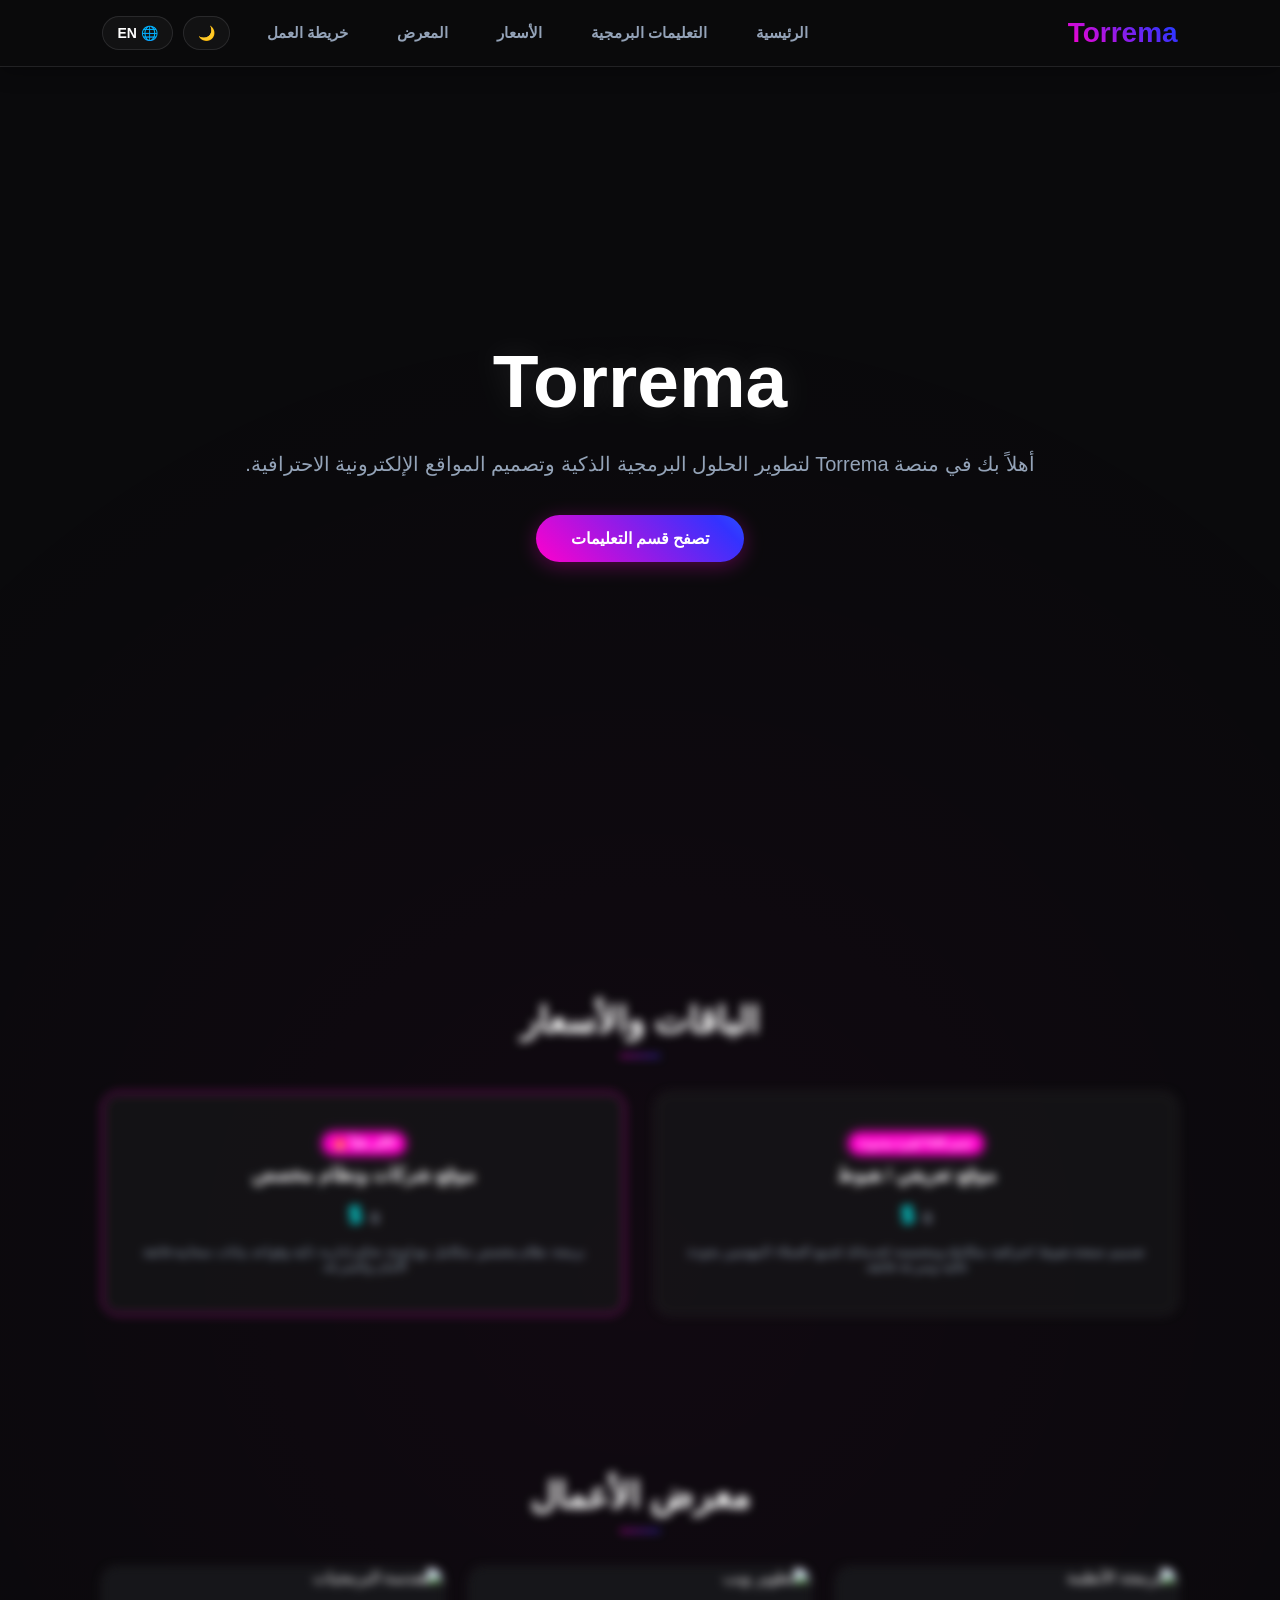
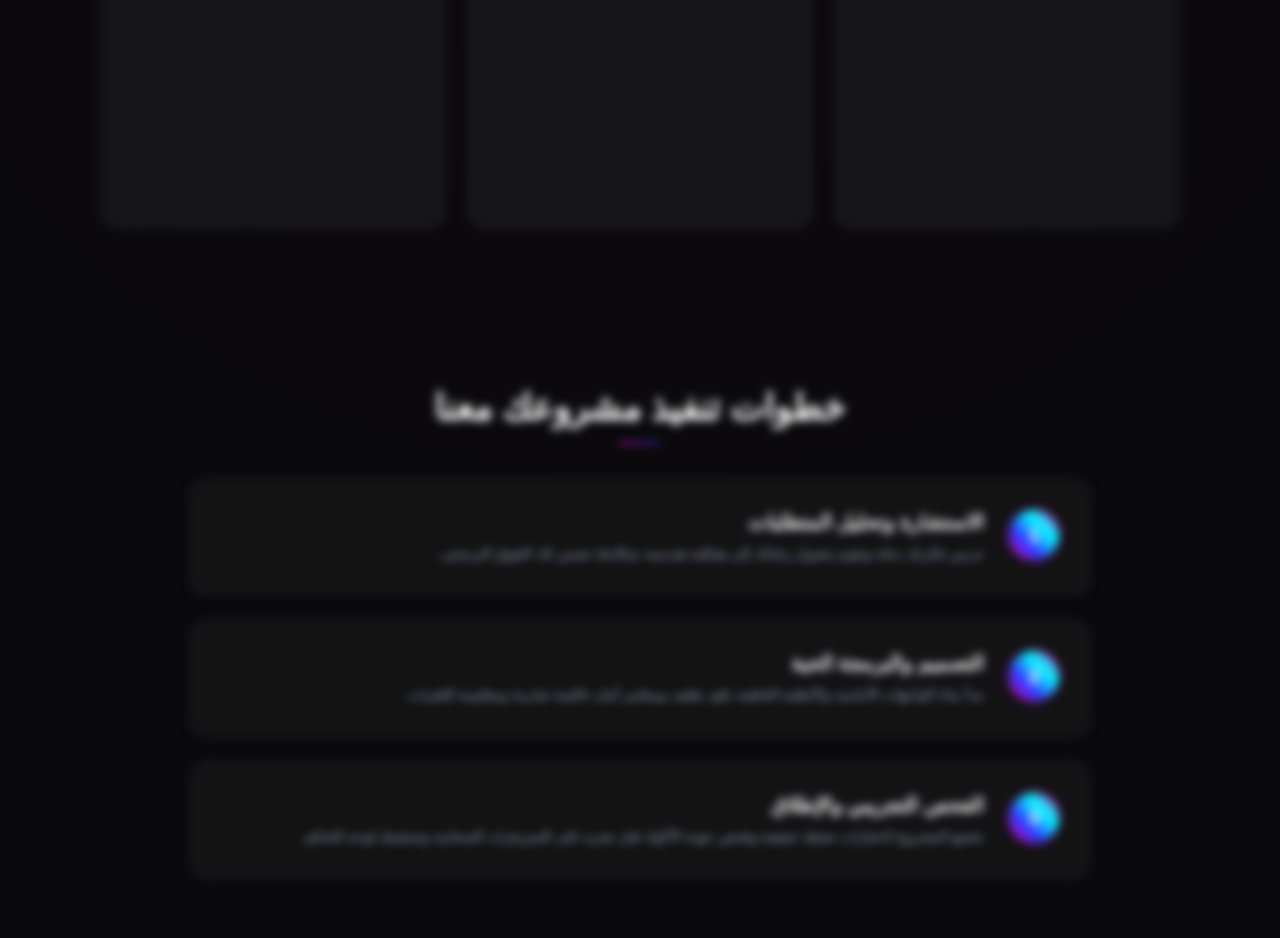
==== index.html @ b3dffaf8 "Create index.html" ====
<!DOCTYPE html>
<html lang="ar" dir="rtl">
<head>
    <meta charset="UTF-8">
    <meta name="viewport" content="width=device-width, initial-scale=1.0">
    <title>Torrema | لتطوير البرمجيات</title>
    <link rel="stylesheet" href="https://cdnjs.cloudflare.com/ajax/libs/animate.css/4.1.1/animate.min.css"/>
    <style>
        :root {
            --primary-gradient: linear-gradient(45deg, #ff00cc, #3333ff, #00ffff, #ff00cc);
            --neon-glow: 0 0 10px #ff00cc, 0 0 20px #00ffff, 0 0 30px #3333ff;
            --bg-dark: #0a0a0c;
            --card-bg: rgba(25, 25, 28, 0.6);
            --border-color: rgba(255, 255, 255, 0.1);
            --white: #ffffff;
            --text-main: #ffffff;
            --secondary: #94a3b8;
            --nav-bg: rgba(10, 10, 12, 0.8);
            --price-color: #00ffff;
            --blur-amount: 0px;
            --green: #00ff88;
        }

        [data-theme="light"] {
            --bg-dark: #f8fafc;
            --card-bg: rgba(255, 255, 255, 0.9);
            --border-color: rgba(0, 0, 0, 0.08);
            --white: #0f172a;
            --text-main: #0f172a;
            --secondary: #475569;
            --nav-bg: rgba(248, 250, 252, 0.85);
            --price-color: #3333ff;
            --neon-glow: 0 0 8px rgba(255, 0, 204, 0.4), 0 0 15px rgba(51, 51, 255, 0.3);
        }

        * {
            margin: 0; padding: 0; box-sizing: border-box;
            font-family: 'Segoe UI', Tahoma, Geneva, Verdana, sans-serif;
        }

        html { scroll-behavior: smooth; }
        body { 
            background: var(--bg-dark); color: var(--text-main); overflow-x: hidden;
            filter: blur(var(--blur-amount)); transition: filter 0.4s ease, background 0.5s ease, color 0.5s ease;
        }
        body::before {
            content: ""; position: fixed; top: 0; left: 0; width: 100%; height: 100%;
            background: radial-gradient(circle at 50% 50%, rgba(255, 0, 204, 0.03), transparent 70%); z-index: -1;
        }

        /* شاشة اللودنج */
        #loading-screen {
            position: fixed; top: 0; left: 0; width: 100%; height: 100%;
            background: #050507; z-index: 9999; display: flex; flex-direction: column;
            justify-content: center; align-items: center; transition: opacity 0.4s ease;
        }
        .progress-bar-container {
            width: 200px; height: 3px; background: rgba(255, 255, 255, 0.05);
            border-radius: 10px; overflow: hidden; position: relative; margin-top: 20px;
        }
        .progress-line {
            width: 100%; height: 100%; background: var(--primary-gradient);
            background-size: 300%; position: absolute; left: -100%;
            animation: loadAdvance 1.2s cubic-bezier(0.65, 0.05, 0.36, 1) infinite;
        }
        #loading-screen h2 {
            font-size: 42px; font-weight: 900; background: var(--primary-gradient); background-size: 300%;
            -webkit-background-clip: text; -webkit-text-fill-color: transparent;
            animation: logoPulse 1.5s infinite ease-in-out, gradientShift 5s infinite linear; letter-spacing: 2px;
        }

        /* قائمة التنقل (Nav) */
        nav {
            position: fixed; top: 0; left: 0; width: 100%; display: flex; justify-content: space-between; align-items: center;
            padding: 15px 8%; background: var(--nav-bg); backdrop-filter: blur(12px); -webkit-backdrop-filter: blur(12px);
            border-bottom: 1px solid var(--border-color); z-index: 1000; box-shadow: 0 4px 20px rgba(0, 0, 0, 0.3);
        }
        nav h1 {
            font-size: 28px; font-weight: 800; background: var(--primary-gradient); background-size: 300%;
            -webkit-background-clip: text; -webkit-text-fill-color: transparent; animation: gradientShift 5s infinite linear; cursor: pointer;
        }
        .nav-right { display: flex; align-items: center; gap: 20px; }
        .nav-links { display: flex; gap: 15px; align-items: center; }
        nav a { 
            color: var(--secondary); text-decoration: none; font-size: 15px; font-weight: 600; 
            position: relative; padding: 8px 16px; border-radius: 30px; border: 1px solid transparent;
            transition: all 0.4s cubic-bezier(0.25, 1, 0.5, 1); 
        }
        nav a:hover { 
            color: #ffffff; background: rgba(255, 0, 204, 0.03); border-color: rgba(0, 255, 255, 0.3);
            text-shadow: 0 0 8px #ff00cc, 0 0 15px #00ffff; box-shadow: var(--neon-glow), inset 0 0 8px rgba(255, 0, 204, 0.2);
            transform: translateY(-2px);
        }

        .menu-toggle { display: none; flex-direction: column; gap: 5px; background: none; border: none; cursor: pointer; }
        .menu-toggle span { width: 25px; height: 3px; background: var(--text-main); border-radius: 2px; transition: 0.3s; }
        .controls-btn { display: flex; gap: 10px; align-items: center; }
        .btn-toggle {
            background: var(--card-bg); border: 1px solid var(--border-color); color: var(--text-main);
            padding: 8px 14px; border-radius: 30px; cursor: pointer; font-size: 14px; font-weight: 600;
            display: flex; align-items: center; gap: 5px; transition: transform 0.2s, border-color 0.3s, box-shadow 0.3s;
        }
        .btn-toggle:hover { border-color: #ff00cc; transform: scale(1.05); box-shadow: 0 0 10px rgba(255,0,204,0.3); }

        /* واجهة الهيرو */
        .hero { height: 100vh; display: flex; justify-content: center; align-items: center; text-align: center; padding: 0 20px; }
        .hero-content { max-width: 800px; }
        .hero h1 { font-size: clamp(40px, 8vw, 75px); font-weight: 800; color: var(--white); text-shadow: 0 0 30px rgba(255, 255, 255, 0.1); margin-bottom: 20px; display: inline-block; min-height: 1.2em; }
        .hero p { color: var(--secondary); font-size: clamp(16px, 3vw, 20px); margin-bottom: 35px; line-height: 1.6; }
        .btn-cyber {
            padding: 14px 35px; background: var(--primary-gradient); background-size: 300%; border: none; border-radius: 50px;
            color: #ffffff; font-size: 16px; font-weight: 700; cursor: pointer; text-decoration: none;
            box-shadow: 0 4px 20px rgba(255, 0, 204, 0.3); animation: neonPulse 2s infinite, gradientShift 5s infinite linear;
        }

        section { padding: 100px 8% 60px; opacity: 0; transform: translateY(50px); filter: blur(5px); transition: opacity 0.9s cubic-bezier(0.25, 1, 0.5, 1), transform 0.9s cubic-bezier(0.25, 1, 0.5, 1), filter 0.9s ease; }
        section.in-view { opacity: 1; transform: translateY(0); filter: blur(0px); }
        section h2 { font-size: 36px; text-align: center; margin-bottom: 50px; position: relative; color: var(--white); }
        section h2::after { content: ''; position: absolute; bottom: -15px; left: 50%; transform: translateX(-50%); width: 40px; height: 2px; background: var(--primary-gradient); background-size: 300%; animation: gradientShift 5s infinite linear; }

        /* الباقات والأسعار */
        .grid-container { display: grid; grid-template-columns: repeat(auto-fit, minmax(280px, 1fr)); gap: 30px; margin-top: 20px; }
        .card { background: var(--card-bg); border: 1px solid var(--border-color); padding: 40px 30px; border-radius: 16px; backdrop-filter: blur(6px); -webkit-backdrop-filter: blur(6px); text-align: center; transition: transform 0.4s cubic-bezier(0.25, 1, 0.5, 1), border-color 0.3s, box-shadow 0.3s; }
        .card:hover { transform: translateY(-8px) scale(1.02); border-color: rgba(255, 0, 204, 0.5); box-shadow: var(--neon-glow); }
        .price-tag-old { text-decoration: line-through; color: var(--secondary); font-size: 14px; margin-left: 5px; }
        .price-tag-new { color: var(--price-color); font-size: 24px; font-weight: 800; }
        .offer-badge { background: #ff00cc; color: white; padding: 4px 10px; font-size: 11px; border-radius: 20px; font-weight: bold; display: inline-block; margin-bottom: 10px; box-shadow: 0 0 8px #ff00cc; }

        /* معرض الأعمال */
        .gallery-grid { display: grid; grid-template-columns: repeat(auto-fit, minmax(300px, 1fr)); gap: 25px; }
        .gallery-item { height: 260px; border: 1px solid var(--border-color); border-radius: 15px; position: relative; overflow: hidden; cursor: pointer; background: #16161a; }
        .gallery-item img { width: 100%; height: 100%; object-fit: cover; transition: transform 0.6s cubic-bezier(0.25, 1, 0.5, 1); }
        .gallery-item:hover img { transform: scale(1.08); }
        .gallery-overlay { position: absolute; top: 0; left: 0; width: 100%; height: 100%; background: linear-gradient(to top, rgba(10, 10, 12, 0.95) 20%, rgba(10, 10, 12, 0.2)); display: flex; flex-direction: column; justify-content: flex-end; padding: 25px; opacity: 0; transition: opacity 0.4s ease; backdrop-filter: blur(3px); }
        .gallery-item:hover .gallery-overlay { opacity: 1; }

        /* قسم خريطة الطريق البديل والمفيد للزبون */
        .roadmap-container { display: flex; flex-direction: column; gap: 25px; max-width: 900px; margin: 0 auto; }
        .roadmap-step { display: flex; align-items: flex-start; gap: 25px; background: var(--card-bg); border: 1px solid var(--border-color); padding: 30px; border-radius: 16px; backdrop-filter: blur(6px); transition: 0.3s; }
        .roadmap-step:hover { border-color: var(--cyan); box-shadow: 0 0 15px rgba(0, 255, 255, 0.15); transform: translateX(-5px); }
        .step-badge { background: var(--primary-gradient); color: #fff; font-size: 20px; font-weight: 900; width: 50px; height: 50px; display: flex; justify-content: center; align-items: center; border-radius: 50%; flex-shrink: 0; box-shadow: 0 0 10px rgba(255,0,204,0.4); }
        .step-text h3 { font-size: 20px; color: var(--white); margin-bottom: 8px; }
        .step-text p { font-size: 14px; color: var(--secondary); line-height: 1.6; }

        #topBtn { position: fixed; bottom: 30px; left: 30px; width: 50px; height: 50px; background: var(--primary-gradient); background-size: 300%; border: none; border-radius: 50%; color: #ffffff; font-size: 22px; font-weight: bold; cursor: pointer; display: none; justify-content: center; align-items: center; z-index: 99; animation: gradientShift 5s infinite linear; box-shadow: 0 0 15px #ff00cc; }

        @keyframes loadAdvance { 0% { left: -100%; width: 30%; } 50% { left: 20%; width: 60%; } 100% { left: 100%; width: 100%; } }
        @keyframes logoPulse { 0%, 100% { transform: scale(1); filter: drop-shadow(0 0 10px rgba(255,0,204,0.3)); } 50% { transform: scale(1.03); filter: drop-shadow(0 0 25px rgba(0,255,255,0.6)); } }
        @keyframes gradientShift { 0% { background-position: 0% 50%; } 50% { background-position: 100% 50%; } 100% { background-position: 0% 50%; } }
        @keyframes neonPulse { 0% { box-shadow: 0 4px 20px rgba(255, 0, 204, 0.3); } 50% { box-shadow: 0 4px 30px rgba(0, 255, 255, 0.6), 0 0 10px rgba(255, 0, 204, 0.4); } 100% { box-shadow: 0 4px 20px rgba(255, 0, 204, 0.3); } }

        @media (max-width: 768px) {
            nav { padding: 15px 5%; }
            .menu-toggle { display: flex; }
            .nav-links {
                display: none; flex-direction: column; position: absolute; top: 100%; left: 0; width: 100%;
                background: var(--bg-dark); border-bottom: 1px solid var(--border-color); padding: 20px; gap: 15px; text-align: center;
                box-shadow: 0 10px 20px rgba(0,0,0,0.5);
            }
            .nav-links.active { display: flex; }
            .nav-right { gap: 10px; }
            .roadmap-step { flex-direction: column; gap: 15px; }
        }
    </style>
</head>
<body>

<div id="loading-screen">
    <h2>Torrema</h2>
    <div class="progress-bar-container"><div class="progress-line"></div></div>
</div>

<nav>
    <h1 id="nav-logo" onclick="scrollTopPage()">Torrema</h1>
    <div class="nav-right">
        <button class="menu-toggle" id="menu-btn" onclick="toggleMenu()" aria-label="Toggle Menu">
            <span></span><span></span><span></span>
        </button>
        <div class="nav-links" id="nav-links">
            <a href="#home" id="lnk-home" class="internal-link">الرئيسية</a>
            <a href="instructions.html" id="lnk-services" class="external-link">التعليمات البرمجية</a>
            <a href="#pricing" id="lnk-pricing" class="internal-link">الأسعار</a>
            <a href="#gallery" id="lnk-gallery" class="internal-link">المعرض</a>
            <a href="#roadmap" id="lnk-roadmap" class="internal-link">خريطة العمل</a>
        </div>
        <div class="controls-btn">
            <button class="btn-toggle" id="theme-btn" onclick="toggleTheme()">🌙 داكن</button>
            <button class="btn-toggle" id="lang-btn" onclick="toggleLang()">🌐 EN</button>
        </div>
    </div>
</nav>

<section class="hero" id="home">
    <div class="hero-content">
        <h1 id="title">Torrema</h1>
        <p id="hero-p">أهلاً بك في منصة Torrema لتطوير الحلول البرمجية الذكية وتصميم المواقع الإلكترونية الاحترافية.</p>
        <a href="instructions.html" class="btn-cyber external-link" id="hero-btn" style="text-decoration:none; display:inline-block;">تصفح قسم التعليمات</a>
    </div>
</section>

<section id="pricing">
    <h2 id="sec-price-title">الباقات والأسعار</h2>
    <div class="grid-container">
        <div class="card">
            <span class="offer-badge" id="badge-discount">خصم % لفترة محدودة</span>
            <h3 id="p1-title">موقع تعريفي / هبوط</h3>
            <div style="margin: 15px 0;">
                <span class="price-tag-old">$</span>
                <span class="price-tag-new">$</span>
            </div>
            <p style="font-size:13px; color:var(--secondary);" id="p1-desc">تصميم صفحة هبوط احترافية متكاملة ومخصصة لخدماتك لجمع العملاء المهتمين بجودة عالية وسرعة فائقة.</p>
        </div>
        <div class="card" style="border-color: #ff00cc;">
            <span class="offer-badge" id="badge-best">الأكثر طلباً 🔥</span>
            <h3 id="p2-title">موقع شركات ونظام مخصص</h3>
            <div style="margin: 15px 0;">
                <span class="price-tag-old">$</span>
                <span class="price-tag-new">$</span>
            </div>
            <p style="font-size:13px; color:var(--secondary);" id="p2-desc">برمجة نظام مخصص متكامل مع لوحة تحكم إدارية ذكية وقواعد بيانات سحابية فائقة الأمان والسرعة.</p>
        </div>
    </div>
</section>

<section id="gallery">
    <h2 id="sec-gallery-title">معرض الأعمال</h2>
    <div class="gallery-grid">
        <div class="gallery-item">
            <img src="https://images.unsplash.com/photo-1542831371-29b0f74f9713?w=600&auto=format&fit=crop&q=80" alt="برمجة الأنظمة">
            <div class="gallery-overlay">
                <h3 id="gal1-title">تطوير الهياكل البرمجية</h3>
                <p id="gal1-desc">بناء أنظمة خلفية وقواعد بيانات سريعة البنية وقابلة للتوسع المستقبلي.</p>
            </div>
        </div>
        <div class="gallery-item">
            <img src="https://images.unsplash.com/photo-1607799279861-4dd421887fb3?w=600&auto=format&fit=crop&q=80" alt="تطوير ويب">
            <div class="gallery-overlay">
                <h3 id="gal2-title">بناء لوحات التحكم الذكية</h3>
                <p id="gal2-desc">لوحات إدارية مرنة ومفصلة لقراءة وتحليل البيانات الحية للمشاريع.</p>
            </div>
        </div>
        <div class="gallery-item">
            <img src="https://images.unsplash.com/photo-1555066931-4365d14bab8c?w=600&auto=format&fit=crop&q=80" alt="هندسة البرمجيات">
            <div class="gallery-overlay">
                <h3 id="gal3-title">تنفيذ الأنظمة السحابية</h3>
                <p id="gal3-desc">هندسة سيرفرات سحابية قادرة على تحمل الضغط العالي والزوار المتزامنين.</p>
            </div>
        </div>
    </div>
</section>

<!-- القسم الجديد المستبدل بالفائدة لزيادة أرباح وثقة الزبائن -->
<section id="roadmap">
    <h2 id="sec-roadmap-title">خطوات تنفيذ مشروعك معنا</h2>
    <div class="roadmap-container">
        <div class="roadmap-step">
            <div class="step-badge">1</div>
            <div class="step-text">
                <h3 id="step1-title">الاستشارة وتحليل المتطلبات</h3>
                <p id="step1-desc">ندرس فكرتك بدقة ونقوم بتحويل رغباتك إلى هيكلية هندسية متكاملة تضمن لك التفوق البرمجي.</p>
            </div>
        </div>
        <div class="roadmap-step">
            <div class="step-badge">2</div>
            <div class="step-text">
                <h3 id="step2-title">التصميم والبرمجة الحية</h3>
                <p id="step2-desc">نبدأ ببناء الواجهات الأمامية والأنظمة الخلفية بكود نظيف ومعايير أمان عالمية صارمة ومقاومة للثغرات.</p>
            </div>
        </div>
        <div class="roadmap-step">
            <div class="step-badge">3</div>
            <div class="step-text">
                <h3 id="step3-title">الفحص التجريبي والإطلاق</h3>
                <p id="step3-desc">نخضع المشروع لاختبارات ضغط حقيقية وفحص جودة الأكواد قبل نشره على السيرفرات السحابية وتسليمك لوحة التحكم.</p>
            </div>
        </div>
    </div>
</section>

<button id="topBtn" onclick="scrollTopPage()">↑</button>

<script>
    const loaderScreen = document.getElementById("loading-screen");
    const navLinks = document.getElementById("nav-links");

    function showLoader(duration, callback) {
        loaderScreen.style.display = "flex"; loaderScreen.style.opacity = "1";
        setTimeout(() => {
            if(callback) callback();
            loaderScreen.style.opacity = "0";
            setTimeout(() => { loaderScreen.style.display = "none"; }, 400);
        }, duration);
    }

    window.addEventListener("DOMContentLoaded", () => { showLoader(800); });
    document.querySelectorAll(".internal-link").forEach(link => { link.addEventListener("click", () => { navLinks.classList.remove("active"); }); });
    document.querySelectorAll(".external-link").forEach(link => {
        link.addEventListener("click", (e) => {
            e.preventDefault(); const dest = link.getAttribute("href");
            showLoader(500, () => { window.location.href = dest; });
        });
    });

    function toggleMenu() { navLinks.classList.toggle("active"); }

    const sections = document.querySelectorAll('section');
    const observer = new IntersectionObserver((entries) => {
        entries.forEach(entry => {
            if (entry.isIntersecting) entry.target.classList.add('in-view');
            else entry.target.classList.remove('in-view');
        });
    }, { threshold: 0.1 });
    sections.forEach(section => { observer.observe(section); });

    function scrollTopPage(){ window.scrollTo({top:0, behavior:"smooth"}); }
    window.onscroll = function(){
        let btn = document.getElementById("topBtn");
        if(document.documentElement.scrollTop > 400) btn.style.display = "flex"; else btn.style.display = "none";
    };

    let currentTheme = localStorage.getItem("theme") || "dark";
    let currentLang = localStorage.getItem("lang") || "ar";
    document.documentElement.setAttribute("data-theme", currentTheme);
    applyThemeUI(currentTheme);

    function applyThemeUI(theme) { document.getElementById("theme-btn").innerHTML = theme === "light" ? "☀️ " : "🌙 "; }
    function toggleTheme() {
        document.body.style.setProperty('--blur-amount', '12px');
        setTimeout(() => {
            currentTheme = currentTheme === "dark" ? "light" : "dark";
            document.documentElement.setAttribute("data-theme", currentTheme);
            localStorage.setItem("theme", currentTheme);
            applyThemeUI(currentTheme);
            setTimeout(() => { document.body.style.setProperty('--blur-amount', '0px'); }, 150);
        }, 200);
    }

    const languages = {
        ar: {
            dir: "rtl", home: "الرئيسية", services: "التعليمات البرمجية", pricing: "الأسعار", gallery: "المعرض", roadmap: "خريطة العمل",
            heroP: "أهلاً بك في منصة Torrema لتطوير الحلول البرمجية الذكية وتصميم المواقع الإلكترونية الاحترافية.",
            heroBtn: "تصفح قسم التعليمات", pTitle: "الباقات والأسعار", gTitle: "معرض الأعمال", rTitle: "خطوات تنفيذ مشروعك معنا",
            p1T: "موقع تعريفي / هبوط", p1D: "تصميم صفحة هبوط احترافية متكاملة ومخصصة لخدماتك لجمع العملاء المهتمين بجودة عالية وسرعة فائقة.",
            p2T: "موقع شركات ونظام مخصص", p2D: "برمجة نظام مخصص متكامل مع لوحة تحكم إدارية ذكية وقواعد بيانات سحابية فائقة الأمان والسرعة.",
            bdg1: "خصم 40% لفترة محدودة", bdg2: "الأكثر طلباً 🔥",
            gal1: "تطوير الهياكل البرمجية", gal1D: "بناء أنظمة خلفية وقواعد بيانات سريعة البنية وقابلة للتوسع المستقبلي.",
            gal2: "بناء لوحات التحكم الذكية", gal2D: "لوحات إدارية مرنة ومفصلة لقراءة وتحليل البيانات الحية للمشاريع.",
            gal3: "تنفيذ الأنظمة السحابية", gal3D: "هندسة سيرفرات سحابية قادرة على تحمل الضغط العالي والزوار المتزامنين.",
            s1T: "الاستشارة وتحليل المتطلبات", s1D: "ندرس فكرتك بدقة ونقوم بتحويل رغباتك إلى هيكلية هندسية متكاملة تضمن لك التفوق البرمجي.",
            s2T: "التصميم والبرمجة الحية", s2D: "نبدأ ببناء الواجهات الأمامية والأنظمة الخلفية بكود نظيف ومعايير أمان عالمية صارمة ومقاومة للثغرات.",
            s3T: "الفحص التجريبي والإطلاق", s3D: "نخضع المشروع لاختبارات ضغط حقيقية وفحص جودة الأكواد قبل نشره على السيرفرات السحابية وتسليمك لوحة التحكم."
        },
        en: {
            dir: "ltr", home: "Home", services: "Instructions", pricing: "Pricing", gallery: "Gallery", roadmap: "Roadmap",
            heroP: "Welcome to Torrema platform for developing smart software solutions and modern web design.",
            heroBtn: "Browse Instructions", pTitle: "Our Rates & Offers", gTitle: "Our Gallery", rTitle: "Your Project Journey With Us",
            p1T: "Landing Page Package", p1D: "Bespoke high-performance landing page layout assembled perfectly for rapid customer capture and extreme speed.",
            p2T: "Enterprise Bespoke Software", p2D: "Comprehensive custom system crafted alongside interactive admin panels and ultra-fast secure cloud servers.",
            bdg1: "40% Off Limited Time Offer", bdg2: "Most Popular 🔥",
            gal1: "Backend Architectures", gal1D: "Building fast backend systems and scalable structural data environments.",
            gal2: "Smart Dashboards Dev", gal2D: "Developing crisp, insightful dashboard modules for tracking live parameters easily.",
            gal3: "Cloud Systems Deployment", gal3D: "Engineering balanced cloud node configurations to resist heavy concurrent spikes seamlessly.",
            s1T: "Consultation & Blueprinting", s1D: "We carefully study your targets to forge an optimized technical structure ensuring definitive competitive edges.",
            s2T: "Secure Clean Coding", s2D: "Assembling beautiful frontends linked with ironclad backend databases compliant with global vulnerability resistance guidelines.",
            s3T: "Stress Testing & Launch", s3D: "Subjecting endpoints to simulation testing before secure staging on swift cloud containers and safe deployment."
        }
    };

    function applyLanguage(lang) {
        const data = languages[lang]; document.documentElement.setAttribute("dir", data.dir); document.documentElement.setAttribute("lang", lang);
        document.getElementById("lnk-home").innerText = data.home; document.getElementById("lnk-services").innerText = data.services;
        document.getElementById("lnk-pricing").innerText = data.pricing; document.getElementById("lnk-gallery").innerText = data.gallery;
        document.getElementById("lnk-roadmap").innerText = data.roadmap; document.getElementById("hero-p").innerText = data.heroP;
        document.getElementById("hero-btn").innerText = data.heroBtn; document.getElementById("sec-price-title").innerText = data.pTitle;
        document.getElementById("sec-gallery-title").innerText = data.gTitle; document.getElementById("sec-roadmap-title").innerText = data.rTitle;
        document.getElementById("p1-title").innerText = data.p1T; document.getElementById("p1-desc").innerText = data.p1D;
        document.getElementById("p2-title").innerText = data.p2T; document.getElementById("p2-desc").innerText = data.p2D;
        document.getElementById("badge-discount").innerText = data.bdg1; document.getElementById("badge-best").innerText = data.bdg2;
        document.getElementById("gal1-title").innerText = data.gal1; document.getElementById("gal1-desc").innerText = data.gal1D;
        document.getElementById("gal2-title").innerText = data.gal2; document.getElementById("gal2-desc").innerText = data.gal2D;
        document.getElementById("gal3-title").innerText = data.gal3; document.getElementById("gal3-desc").innerText = data.gal3D;
        document.getElementById("step1-title").innerText = data.s1T; document.getElementById("step1-desc").innerText = data.s1D;
        document.getElementById("step2-title").innerText = data.s2T; document.getElementById("step2-desc").innerText = data.s2D;
        document.getElementById("step3-title").innerText = data.s3T; document.getElementById("step3-desc").innerText = data.s3D;
        document.getElementById("lang-btn").innerText = lang === "ar" ? "🌐 EN" : "🌐 AR";
    }

    function toggleLang() { currentLang = currentLang === "ar" ? "en" : "ar"; localStorage.setItem("lang", currentLang); showLoader(600, () => { applyLanguage(currentLang); }); }

    let text = "Torrema", i = 0, titleElement = document.getElementById("title"); titleElement.innerHTML = "";
    function typing(){
        if(i < text.length){ titleElement.innerHTML = text.substring(0, i + 1) + '<span style="color:#ff00cc; animation: blink 0.7s infinite;">|</span>'; i++; setTimeout(typing, 200); }
        else { titleElement.innerHTML = text; }
    }
    const style = document.createElement('style'); style.innerHTML = '@keyframes blink { 0%, 100% { opacity: 1; } 50% { opacity: 0; } }'; document.head.appendChild(style);

    window.onload = function() { applyLanguage(currentLang); typing(); };
</script><!--Start of Tawk.to Script-->
<script type="text/javascript">
var Tawk_API=Tawk_API||{}, Tawk_LoadStart=new Date();
(function(){
var s1=document.createElement("script"),s0=document.getElementsByTagName("script")[0];
s1.async=true;
s1.src='https://embed.tawk.to/6a15fe719bfae41c32321ce1/1jpiujr9h';
s1.charset='UTF-8';
s1.setAttribute('crossorigin','*');
s0.parentNode.insertBefore(s1,s0);
})();
</script>
<!--End of Tawk.to Script-->
</body>
</html>
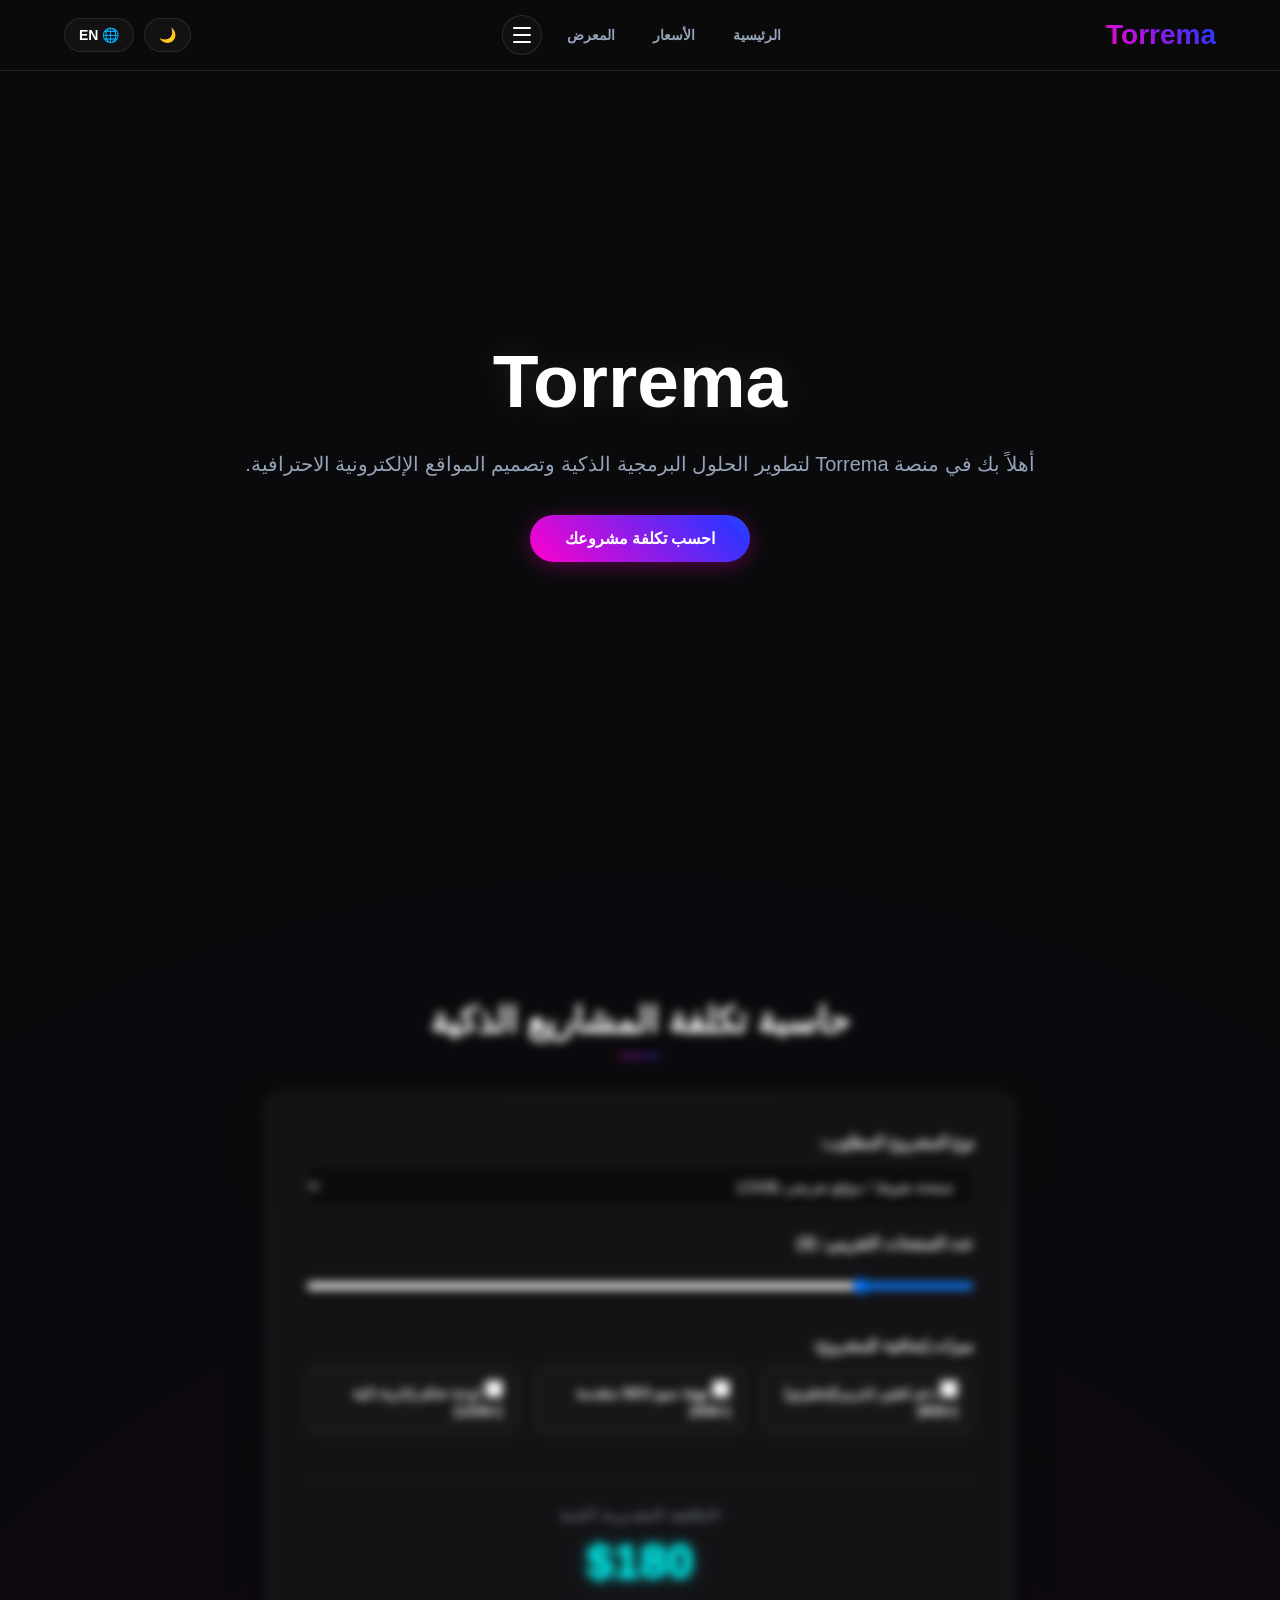
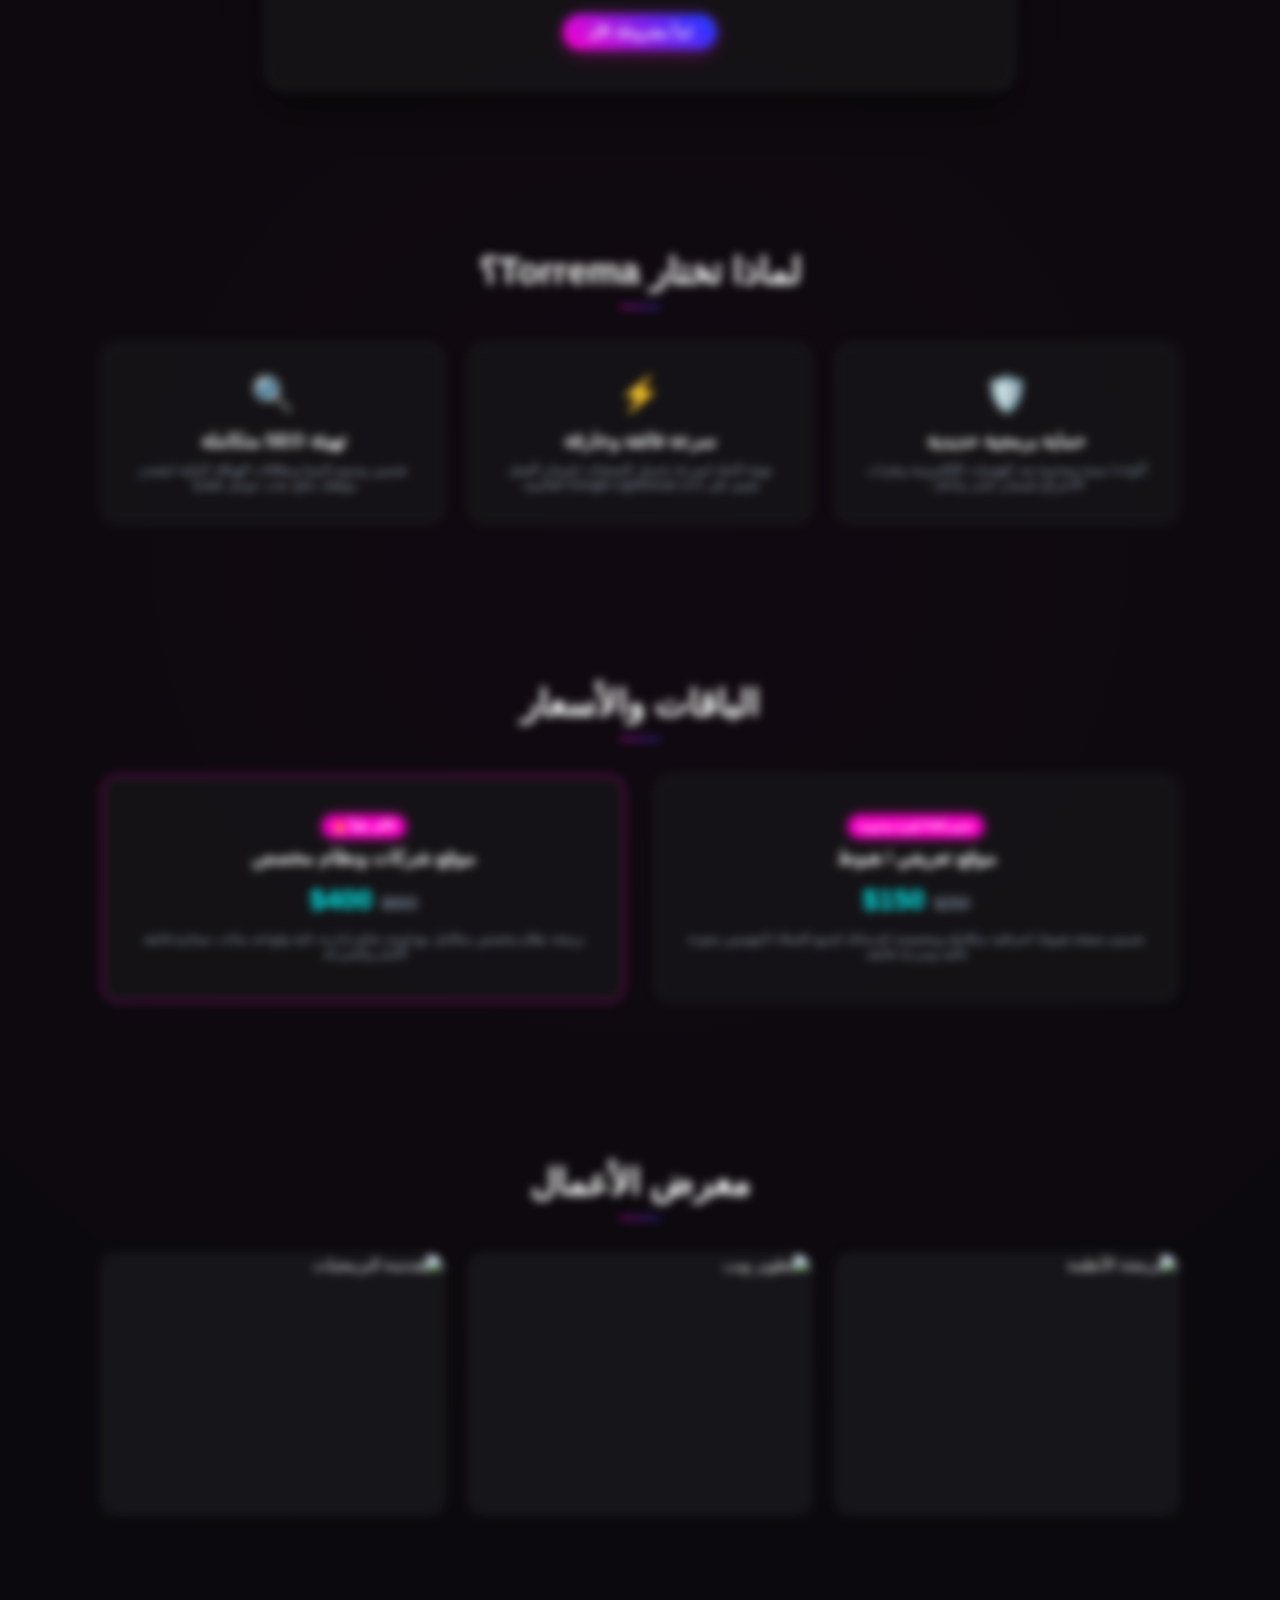
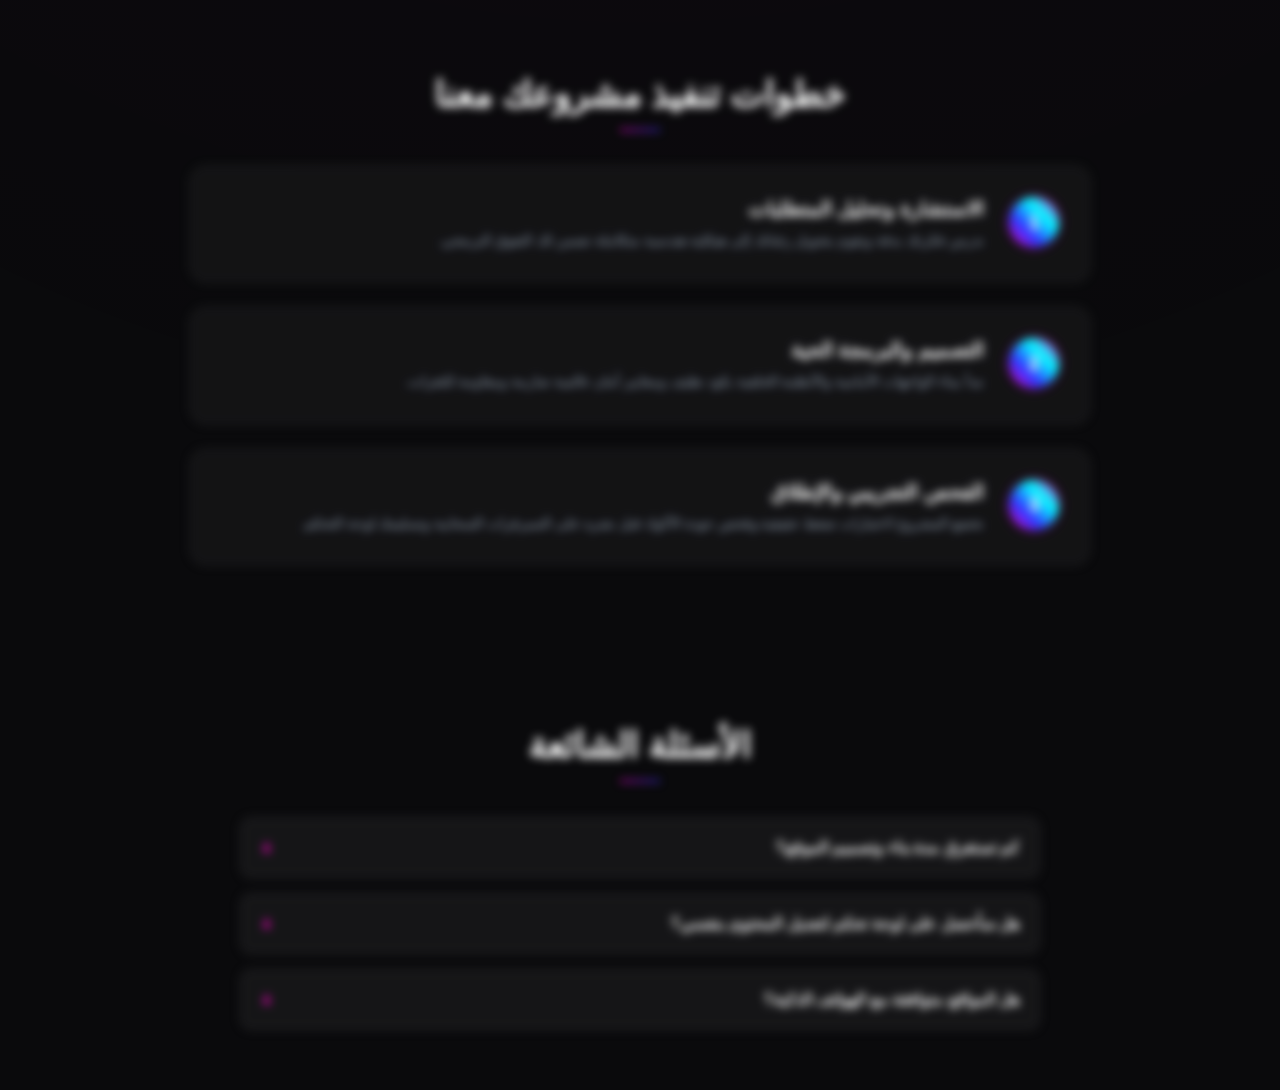
==== commit 686892ea: "Update index.html" ====
--- a/index.html
+++ b/index.html
@@ -3,7 +3,34 @@
 <head>
     <meta charset="UTF-8">
     <meta name="viewport" content="width=device-width, initial-scale=1.0">
-    <title>Torrema | لتطوير البرمجيات</title>
+    
+    <!-- ====== وسوم الـ SEO الاحترافية لجوجل ====== -->
+    <title id="meta-title">Torrema | لتطوير البرمجيات وتصميم المواقع</title>
+    <meta name="description" content="منصة Torrema لتطوير الحلول البرمجية الذكية وتصميم المواقع الإلكترونية الاحترافية وصفحات الهبوط فائقة السرعة والمتوافقة مع محركات البحث.">
+    <meta name="keywords" content="Torrema, توريما, برمجة مواقع, تصميم مواقع, تطوير برمجيات, صفحة هبوط, أنظمة سحابية, لوحة تحكم">
+    <link rel="canonical" href="https://torrema.com/">
+    <link rel="alternate" hreflang="ar" href="https://torrema.com/?lang=ar">
+    <link rel="alternate" hreflang="en" href="https://torrema.com/?lang=en">
+
+    <!-- وسم الـ SEO لوسائل التواصل الاجتماعي (Open Graph) -->
+    <meta property="og:title" content="Torrema | لتطوير البرمجيات وتصميم المواقع">
+    <meta property="og:description" content="احصل على موقع إلكتروني سريع، حديث، ومجهز ليتصدر نتائج البحث في جوجل ويحول الزوار إلى عملاء.">
+    <meta property="og:type" content="website">
+    <meta property="og:url" content="https://torrema.com/">
+
+    <!-- هيكلة البيانات الذكية لمحرك البحث لجلب بطاقة أعمال احترافية (Schema JSON-LD) -->
+    <script type="application/ld+json">
+    {
+      "@context": "https://schema.org",
+      "@type": "Organization",
+      "name": "Torrema",
+      "url": "https://torrema.com/",
+      "logo": "https://torrema.com/logo.png",
+      "description": "منصة لتطوير الحلول البرمجية الذكية وتصميم المواقع الإلكترونية الاحترافية.",
+      "sameAs": []
+    }
+    </script>
+
     <link rel="stylesheet" href="https://cdnjs.cloudflare.com/ajax/libs/animate.css/4.1.1/animate.min.css"/>
     <style>
         :root {
@@ -72,29 +99,48 @@
         /* قائمة التنقل (Nav) */
         nav {
             position: fixed; top: 0; left: 0; width: 100%; display: flex; justify-content: space-between; align-items: center;
-            padding: 15px 8%; background: var(--nav-bg); backdrop-filter: blur(12px); -webkit-backdrop-filter: blur(12px);
+            padding: 15px 5%; background: var(--nav-bg); backdrop-filter: blur(12px); -webkit-backdrop-filter: blur(12px);
             border-bottom: 1px solid var(--border-color); z-index: 1000; box-shadow: 0 4px 20px rgba(0, 0, 0, 0.3);
         }
         nav h1 {
             font-size: 28px; font-weight: 800; background: var(--primary-gradient); background-size: 300%;
             -webkit-background-clip: text; -webkit-text-fill-color: transparent; animation: gradientShift 5s infinite linear; cursor: pointer;
         }
-        .nav-right { display: flex; align-items: center; gap: 20px; }
-        .nav-links { display: flex; gap: 15px; align-items: center; }
+        .nav-center { display: flex; align-items: center; gap: 10px; }
+        .nav-links { display: flex; gap: 8px; align-items: center; }
         nav a { 
-            color: var(--secondary); text-decoration: none; font-size: 15px; font-weight: 600; 
-            position: relative; padding: 8px 16px; border-radius: 30px; border: 1px solid transparent;
+            color: var(--secondary); text-decoration: none; font-size: 14px; font-weight: 600; 
+            position: relative; padding: 8px 14px; border-radius: 30px; border: 1px solid transparent;
             transition: all 0.4s cubic-bezier(0.25, 1, 0.5, 1); 
         }
-        nav a:hover { 
+        nav a:hover, nav a.active-lnk { 
             color: #ffffff; background: rgba(255, 0, 204, 0.03); border-color: rgba(0, 255, 255, 0.3);
             text-shadow: 0 0 8px #ff00cc, 0 0 15px #00ffff; box-shadow: var(--neon-glow), inset 0 0 8px rgba(255, 0, 204, 0.2);
             transform: translateY(-2px);
         }
 
-        .menu-toggle { display: none; flex-direction: column; gap: 5px; background: none; border: none; cursor: pointer; }
-        .menu-toggle span { width: 25px; height: 3px; background: var(--text-main); border-radius: 2px; transition: 0.3s; }
-        .controls-btn { display: flex; gap: 10px; align-items: center; }
+        /* زر الخطوط الثلاثة الصغير */
+        .menu-toggle-btn {
+            display: flex; flex-direction: column; gap: 5px; background: rgba(255,255,255,0.03); 
+            border: 1px solid var(--border-color); cursor: pointer; padding: 10px; border-radius: 50%;
+            transition: 0.3s; width: 40px; height: 40px; justify-content: center; align-items: center;
+        }
+        .menu-toggle-btn:hover { border-color: #ff00cc; box-shadow: 0 0 10px rgba(255, 0, 204, 0.4); }
+        .menu-toggle-btn span { width: 18px; height: 2px; background: var(--text-main); border-radius: 2px; transition: 0.3s; }
+        
+        /* القائمة المنسدلة للأقسام الفرعية */
+        .dropdown-menu {
+            position: absolute; top: 100%; left: 5%; background: var(--card-bg); 
+            border: 1px solid var(--border-color); border-radius: 12px; padding: 10px; 
+            display: none; flex-direction: column; gap: 5px; min-width: 200px;
+            backdrop-filter: blur(20px); -webkit-backdrop-filter: blur(20px);
+            box-shadow: 0 10px 30px rgba(0,0,0,0.5); z-index: 1010;
+        }
+        .dropdown-menu.active { display: flex; animation: fadeInDown 0.3s ease; }
+        .dropdown-menu a { text-align: right; width: 100%; border-radius: 8px; }
+        html[dir="ltr"] .dropdown-menu a { text-align: left; }
+
+        .nav-right { display: flex; align-items: center; gap: 10px; }
         .btn-toggle {
             background: var(--card-bg); border: 1px solid var(--border-color); color: var(--text-main);
             padding: 8px 14px; border-radius: 30px; cursor: pointer; font-size: 14px; font-weight: 600;
@@ -118,12 +164,29 @@
         section h2 { font-size: 36px; text-align: center; margin-bottom: 50px; position: relative; color: var(--white); }
         section h2::after { content: ''; position: absolute; bottom: -15px; left: 50%; transform: translateX(-50%); width: 40px; height: 2px; background: var(--primary-gradient); background-size: 300%; animation: gradientShift 5s infinite linear; }
 
+        /* تصميم قسم الحاسبة الذكية الجديدة */
+        .estimator-box { max-width: 750px; margin: 0 auto; background: var(--card-bg); border: 1px solid var(--border-color); padding: 40px; border-radius: 20px; backdrop-filter: blur(10px); box-shadow: 0 20px 40px rgba(0,0,0,0.4); }
+        .estimator-group { margin-bottom: 25px; }
+        .estimator-group label { display: block; font-size: 16px; font-weight: 700; margin-bottom: 12px; color: var(--white); }
+        .estimator-select, .estimator-range { width: 100%; background: rgba(0,0,0,0.3); border: 1px solid var(--border-color); color: var(--text-main); padding: 12px 15px; border-radius: 10px; font-size: 15px; outline: none; transition: 0.3s; }
+        .estimator-select:focus { border-color: #00ffff; box-shadow: 0 0 10px rgba(0, 255, 255, 0.3); }
+        
+        .checkbox-grid { display: grid; grid-template-columns: repeat(auto-fit, minmax(200px, 1fr)); gap: 15px; margin-top: 10px; }
+        .checkbox-item { display: flex; align-items: center; gap: 10px; background: rgba(255,255,255,0.02); border: 1px solid var(--border-color); padding: 12px 15px; border-radius: 10px; cursor: pointer; transition: 0.3s; }
+        .checkbox-item:hover { border-color: #ff00cc; background: rgba(255, 0, 204, 0.02); }
+        .checkbox-item input { width: 18px; height: 18px; accent-color: #ff00cc; cursor: pointer; }
+        .checkbox-item span { font-size: 14px; font-weight: 600; }
+
+        .result-display { text-align: center; margin-top: 35px; padding-top: 25px; border-top: 1px solid var(--border-color); }
+        .result-title { font-size: 15px; color: var(--secondary); text-transform: uppercase; letter-spacing: 1px; }
+        .result-price { font-size: 48px; font-weight: 900; color: #00ffff; text-shadow: 0 0 15px rgba(0, 255, 255, 0.6); margin: 10px 0; }
+        
         /* الباقات والأسعار */
         .grid-container { display: grid; grid-template-columns: repeat(auto-fit, minmax(280px, 1fr)); gap: 30px; margin-top: 20px; }
         .card { background: var(--card-bg); border: 1px solid var(--border-color); padding: 40px 30px; border-radius: 16px; backdrop-filter: blur(6px); -webkit-backdrop-filter: blur(6px); text-align: center; transition: transform 0.4s cubic-bezier(0.25, 1, 0.5, 1), border-color 0.3s, box-shadow 0.3s; }
         .card:hover { transform: translateY(-8px) scale(1.02); border-color: rgba(255, 0, 204, 0.5); box-shadow: var(--neon-glow); }
-        .price-tag-old { text-decoration: line-through; color: var(--secondary); font-size: 14px; margin-left: 5px; }
-        .price-tag-new { color: var(--price-color); font-size: 24px; font-weight: 800; }
+        .price-tag-old { text-decoration: line-through; color: var(--secondary); font-size: 16px; margin-left: 5px; }
+        .price-tag-new { color: var(--price-color); font-size: 28px; font-weight: 800; }
         .offer-badge { background: #ff00cc; color: white; padding: 4px 10px; font-size: 11px; border-radius: 20px; font-weight: bold; display: inline-block; margin-bottom: 10px; box-shadow: 0 0 8px #ff00cc; }
 
         /* معرض الأعمال */
@@ -134,13 +197,27 @@
         .gallery-overlay { position: absolute; top: 0; left: 0; width: 100%; height: 100%; background: linear-gradient(to top, rgba(10, 10, 12, 0.95) 20%, rgba(10, 10, 12, 0.2)); display: flex; flex-direction: column; justify-content: flex-end; padding: 25px; opacity: 0; transition: opacity 0.4s ease; backdrop-filter: blur(3px); }
         .gallery-item:hover .gallery-overlay { opacity: 1; }
 
-        /* قسم خريطة الطريق البديل والمفيد للزبون */
+        /* قسم خريطة الطريق */
         .roadmap-container { display: flex; flex-direction: column; gap: 25px; max-width: 900px; margin: 0 auto; }
         .roadmap-step { display: flex; align-items: flex-start; gap: 25px; background: var(--card-bg); border: 1px solid var(--border-color); padding: 30px; border-radius: 16px; backdrop-filter: blur(6px); transition: 0.3s; }
-        .roadmap-step:hover { border-color: var(--cyan); box-shadow: 0 0 15px rgba(0, 255, 255, 0.15); transform: translateX(-5px); }
+        .roadmap-step:hover { border-color: #00ffff; box-shadow: 0 0 15px rgba(0, 255, 255, 0.15); transform: translateX(-5px); }
         .step-badge { background: var(--primary-gradient); color: #fff; font-size: 20px; font-weight: 900; width: 50px; height: 50px; display: flex; justify-content: center; align-items: center; border-radius: 50%; flex-shrink: 0; box-shadow: 0 0 10px rgba(255,0,204,0.4); }
         .step-text h3 { font-size: 20px; color: var(--white); margin-bottom: 8px; }
         .step-text p { font-size: 14px; color: var(--secondary); line-height: 1.6; }
+
+        /* الأقسام البرمجية */
+        .features-grid { display: grid; grid-template-columns: repeat(auto-fit, minmax(240px, 1fr)); gap: 25px; }
+        .feature-card { background: var(--card-bg); border: 1px solid var(--border-color); padding: 30px; border-radius: 16px; text-align: center; transition: 0.3s; }
+        .feature-card:hover { border-color: #00ff88; box-shadow: 0 0 15px rgba(0, 255, 136, 0.2); transform: translateY(-5px); }
+        .feature-icon { font-size: 35px; margin-bottom: 15px; display: inline-block; }
+
+        .faq-container { max-width: 800px; margin: 0 auto; display: flex; flex-direction: column; gap: 15px; }
+        .faq-item { background: var(--card-bg); border: 1px solid var(--border-color); border-radius: 12px; overflow: hidden; transition: 0.3s; }
+        .faq-question { padding: 20px; font-weight: 700; cursor: pointer; display: flex; justify-content: space-between; align-items: center; background: rgba(255,255,255,0.01); }
+        .faq-question::after { content: '➔'; font-size: 14px; transform: rotate(90deg); transition: 0.3s; color: #ff00cc; }
+        .faq-item.active .faq-question::after { transform: rotate(-90deg); }
+        .faq-answer { padding: 0 20px; max-height: 0; overflow: hidden; transition: max-height 0.3s ease, padding 0.3s ease; color: var(--secondary); font-size: 14px; line-height: 1.6; }
+        .faq-item.active .faq-answer { padding: 0 20px 20px; max-height: 200px; }
 
         #topBtn { position: fixed; bottom: 30px; left: 30px; width: 50px; height: 50px; background: var(--primary-gradient); background-size: 300%; border: none; border-radius: 50%; color: #ffffff; font-size: 22px; font-weight: bold; cursor: pointer; display: none; justify-content: center; align-items: center; z-index: 99; animation: gradientShift 5s infinite linear; box-shadow: 0 0 15px #ff00cc; }
 
@@ -149,17 +226,11 @@
         @keyframes gradientShift { 0% { background-position: 0% 50%; } 50% { background-position: 100% 50%; } 100% { background-position: 0% 50%; } }
         @keyframes neonPulse { 0% { box-shadow: 0 4px 20px rgba(255, 0, 204, 0.3); } 50% { box-shadow: 0 4px 30px rgba(0, 255, 255, 0.6), 0 0 10px rgba(255, 0, 204, 0.4); } 100% { box-shadow: 0 4px 20px rgba(255, 0, 204, 0.3); } }
 
-        @media (max-width: 768px) {
-            nav { padding: 15px 5%; }
-            .menu-toggle { display: flex; }
-            .nav-links {
-                display: none; flex-direction: column; position: absolute; top: 100%; left: 0; width: 100%;
-                background: var(--bg-dark); border-bottom: 1px solid var(--border-color); padding: 20px; gap: 15px; text-align: center;
-                box-shadow: 0 10px 20px rgba(0,0,0,0.5);
-            }
-            .nav-links.active { display: flex; }
-            .nav-right { gap: 10px; }
-            .roadmap-step { flex-direction: column; gap: 15px; }
+        @media (max-width: 992px) {
+            nav { padding: 15px 3%; }
+            .nav-links { display: none; }
+            .menu-toggle-btn { margin-left: 10px; }
+            .dropdown-menu { left: auto; right: 5%; width: 90%; text-align: center; }
         }
     </style>
 </head>
@@ -172,21 +243,33 @@
 
 <nav>
     <h1 id="nav-logo" onclick="scrollTopPage()">Torrema</h1>
-    <div class="nav-right">
-        <button class="menu-toggle" id="menu-btn" onclick="toggleMenu()" aria-label="Toggle Menu">
+    
+    <div class="nav-center">
+        <!-- الأقسام الأساسية الظاهرة دائماً -->
+        <div class="nav-links">
+            <a href="#home" id="lnk-home" class="internal-link">الرئيسية</a>
+            <a href="#pricing" id="lnk-pricing" class="internal-link">الأسعار</a>
+            <a href="#gallery" id="lnk-gallery" class="internal-link">المعرض</a>
+        </div>
+        
+        <!-- زر الخطوط الثلاثة لفتح الأقسام الفرعية -->
+        <button class="menu-toggle-btn" onclick="toggleDropdown()" aria-label="Toggle Sub Menu">
             <span></span><span></span><span></span>
         </button>
-        <div class="nav-links" id="nav-links">
-            <a href="#home" id="lnk-home" class="internal-link">الرئيسية</a>
+        
+        <!-- الأقسام الإضافية المخفية -->
+        <div class="dropdown-menu" id="sub-menu">
+            <a href="#estimator" id="lnk-estimator" class="internal-link">حاسبة المشاريع</a>
+            <a href="#features" id="lnk-features" class="internal-link">مميزاتنا</a>
+            <a href="#roadmap" id="lnk-roadmap" class="internal-link">خريطة العمل</a>
+            <a href="#faq" id="lnk-faq" class="internal-link">الأسئلة الشائعة</a>
             <a href="instructions.html" id="lnk-services" class="external-link">التعليمات البرمجية</a>
-            <a href="#pricing" id="lnk-pricing" class="internal-link">الأسعار</a>
-            <a href="#gallery" id="lnk-gallery" class="internal-link">المعرض</a>
-            <a href="#roadmap" id="lnk-roadmap" class="internal-link">خريطة العمل</a>
-        </div>
-        <div class="controls-btn">
-            <button class="btn-toggle" id="theme-btn" onclick="toggleTheme()">🌙 داكن</button>
-            <button class="btn-toggle" id="lang-btn" onclick="toggleLang()">🌐 EN</button>
-        </div>
+        </div>
+    </div>
+
+    <div class="nav-right">
+        <button class="btn-toggle" id="theme-btn" onclick="toggleTheme()">🌙 داكن</button>
+        <button class="btn-toggle" id="lang-btn" onclick="toggleLang()">🌐 EN</button>
     </div>
 </nav>
 
@@ -194,7 +277,72 @@
     <div class="hero-content">
         <h1 id="title">Torrema</h1>
         <p id="hero-p">أهلاً بك في منصة Torrema لتطوير الحلول البرمجية الذكية وتصميم المواقع الإلكترونية الاحترافية.</p>
-        <a href="instructions.html" class="btn-cyber external-link" id="hero-btn" style="text-decoration:none; display:inline-block;">تصفح قسم التعليمات</a>
+        <a href="#estimator" class="btn-cyber" id="hero-btn" style="text-decoration:none; display:inline-block;">احسب تكلفة مشروعك</a>
+    </div>
+</section>
+
+<!-- القسم الجديد كلياً: حاسبة تكلفة المشاريع الذكية والتفاعلية -->
+<section id="estimator">
+    <h2 id="sec-est-title">حاسبة تكلفة المشاريع الذكية</h2>
+    <div class="estimator-box">
+        <div class="estimator-group">
+            <label id="lbl-type" for="project-type">نوع المشروع المطلوب:</label>
+            <select id="project-type" class="estimator-select" onchange="calculateProjectCost()">
+                <option value="150" id="opt-landing">صفحة هبوط / موقع تعريفي ($150)</option>
+                <option value="400" id="opt-corporate">موقع شركات ونظام مخصص ($400)</option>
+                <option value="600" id="opt-ecommerce">متجر إلكتروني متكامل ($600)</option>
+            </select>
+        </div>
+
+        <div class="estimator-group">
+            <label id="lbl-pages">عدد الصفحات التقريبي: (<span id="pages-value">3</span>)</label>
+            <input type="range" id="project-pages" min="1" max="15" value="3" class="estimator-range" oninput="updatePagesLabel(); calculateProjectCost();">
+        </div>
+
+        <div class="estimator-group">
+            <label id="lbl-addons">ميزات إضافية للمشروع:</label>
+            <div class="checkbox-grid">
+                <label class="checkbox-item">
+                    <input type="checkbox" id="add-lang" value="80" onchange="calculateProjectCost()">
+                    <span id="chk-lang">دعم لغتين (عربي/إنجليزي) (+$80)</span>
+                </label>
+                <label class="checkbox-item">
+                    <input type="checkbox" id="add-seo" value="50" onchange="calculateProjectCost()">
+                    <span id="chk-seo">تهيئة سيو SEO متقدمة (+$50)</span>
+                </label>
+                <label class="checkbox-item">
+                    <input type="checkbox" id="add-dashboard" value="120" onchange="calculateProjectCost()">
+                    <span id="chk-dash">لوحة تحكم إدارية ذكية (+$120)</span>
+                </label>
+            </div>
+        </div>
+
+        <div class="result-display">
+            <div class="result-title" id="res-title">التكلفة التقديرية الحية</div>
+            <div class="result-price" id="total-cost">$150</div>
+            <a href="https://wa.me/YOUR_NUMBER" target="_blank" class="btn-cyber" id="btn-order-est" style="margin-top: 15px; display: inline-block; padding: 10px 25px; font-size: 14px;">ابدأ مشروعك الآن</a>
+        </div>
+    </div>
+</section>
+
+<section id="features">
+    <h2 id="sec-feat-title">لماذا تختار Torrema؟</h2>
+    <div class="features-grid">
+        <div class="feature-card">
+            <span class="feature-icon">🛡️</span>
+            <h3 id="f1-title">حماية برمجية حديدية</h3>
+            <p id="f1-desc" style="font-size: 13px; color: var(--secondary); margin-top: 10px;">أكوادنا مبنية ومحمية ضد الهجمات الإلكترونية وثغرات الاختراق لضمان أمان بياناتك.</p>
+        </div>
+        <div class="feature-card">
+            <span class="feature-icon">⚡</span>
+            <h3 id="f2-title">سرعة فائقة وخارقة</h3>
+            <p id="f2-desc" style="font-size: 13px; color: var(--secondary); margin-top: 10px;">تهيئة كاملة لسرعة تحميل الصفحات لضمان أفضل تقييم على أداة Google Lighthouse العالمية.</p>
+        </div>
+        <div class="feature-card">
+            <span class="feature-icon">🔍</span>
+            <h3 id="f3-title">تهيئة SEO متكاملة</h3>
+            <p id="f3-desc" style="font-size: 13px; color: var(--secondary); margin-top: 10px;">تضمين وسوم الميتا وبطاقات الهيكلة الذكية ليتصدر موقعك نتائج بحث جوجل تلقائياً.</p>
+        </div>
     </div>
 </section>
 
@@ -202,11 +350,11 @@
     <h2 id="sec-price-title">الباقات والأسعار</h2>
     <div class="grid-container">
         <div class="card">
-            <span class="offer-badge" id="badge-discount">خصم % لفترة محدودة</span>
+            <span class="offer-badge" id="badge-discount">خصم 40% لفترة محدودة</span>
             <h3 id="p1-title">موقع تعريفي / هبوط</h3>
             <div style="margin: 15px 0;">
-                <span class="price-tag-old">$</span>
-                <span class="price-tag-new">$</span>
+                <span class="price-tag-old" id="p1-old-price">$250</span>
+                <span class="price-tag-new" id="p1-new-price">$150</span>
             </div>
             <p style="font-size:13px; color:var(--secondary);" id="p1-desc">تصميم صفحة هبوط احترافية متكاملة ومخصصة لخدماتك لجمع العملاء المهتمين بجودة عالية وسرعة فائقة.</p>
         </div>
@@ -214,8 +362,8 @@
             <span class="offer-badge" id="badge-best">الأكثر طلباً 🔥</span>
             <h3 id="p2-title">موقع شركات ونظام مخصص</h3>
             <div style="margin: 15px 0;">
-                <span class="price-tag-old">$</span>
-                <span class="price-tag-new">$</span>
+                <span class="price-tag-old" id="p2-old-price">$650</span>
+                <span class="price-tag-new" id="p2-new-price">$400</span>
             </div>
             <p style="font-size:13px; color:var(--secondary);" id="p2-desc">برمجة نظام مخصص متكامل مع لوحة تحكم إدارية ذكية وقواعد بيانات سحابية فائقة الأمان والسرعة.</p>
         </div>
@@ -249,7 +397,6 @@
     </div>
 </section>
 
-<!-- القسم الجديد المستبدل بالفائدة لزيادة أرباح وثقة الزبائن -->
 <section id="roadmap">
     <h2 id="sec-roadmap-title">خطوات تنفيذ مشروعك معنا</h2>
     <div class="roadmap-container">
@@ -277,11 +424,29 @@
     </div>
 </section>
 
+<section id="faq">
+    <h2 id="sec-faq-title">الأسئلة الشائعة</h2>
+    <div class="faq-container">
+        <div class="faq-item">
+            <div class="faq-question" id="q1-title">كم تستغرق مدة بناء وتصميم الموقع?</div>
+            <div class="faq-answer" id="q1-desc">تستغرق صفحات الهبوط والمواقع التعريفية من 4 إلى 7 أيام عمل، بينما تتطلب الأنظمة المخصصة ولوحات التحكم المعقدة وقتاً أطول يُحدد بعد دراسة المشروع.</div>
+        </div>
+        <div class="faq-item">
+            <div class="faq-question" id="q2-title">هل سأحصل على لوحة تحكم لتعديل المحتوى بنفسي؟</div>
+            <div class="faq-answer" id="q2-desc">نعم بكل تأكيد! نوفر لوحة تحكم إدارية ذكية ومبسطة بالكامل تتيح لك تعديل وإدارة كافة نصوص وصور وبيانات موقعك دون الحاجة لأي خبرة برمجية.</div>
+        </div>
+        <div class="faq-item">
+            <div class="faq-question" id="q3-title">هل المواقع متوافقة مع الهواتف الذكية؟</div>
+            <div class="faq-answer" id="q3-desc">جميع مشاريعنا تُبنى باستخدام ميزات التصميم المستجيب (Responsive Design) لتظهر وتعمل بكفاءة فائقة وسلاسة مطلقة على كافة شاشات الهواتف والآيباد والكمبيوتر.</div>
+        </div>
+    </div>
+</section>
+
 <button id="topBtn" onclick="scrollTopPage()">↑</button>
 
 <script>
     const loaderScreen = document.getElementById("loading-screen");
-    const navLinks = document.getElementById("nav-links");
+    const subMenu = document.getElementById("sub-menu");
 
     function showLoader(duration, callback) {
         loaderScreen.style.display = "flex"; loaderScreen.style.opacity = "1";
@@ -293,7 +458,11 @@
     }
 
     window.addEventListener("DOMContentLoaded", () => { showLoader(800); });
-    document.querySelectorAll(".internal-link").forEach(link => { link.addEventListener("click", () => { navLinks.classList.remove("active"); }); });
+    
+    document.querySelectorAll(".internal-link").forEach(link => { 
+        link.addEventListener("click", () => { subMenu.classList.remove("active"); }); 
+    });
+    
     document.querySelectorAll(".external-link").forEach(link => {
         link.addEventListener("click", (e) => {
             e.preventDefault(); const dest = link.getAttribute("href");
@@ -301,7 +470,32 @@
         });
     });
 
-    function toggleMenu() { navLinks.classList.toggle("active"); }
+    function toggleDropdown() { subMenu.classList.toggle("active"); }
+
+    // دالة تحديث رقم عدد الصفحات في الواجهة
+    function updatePagesLabel() {
+        const pagesValue = document.getElementById("project-pages").value;
+        document.getElementById("pages-value").innerText = pagesValue;
+    }
+
+    // دالة الحساب الحي المباشر لتكلفة المشروع
+    function calculateProjectCost() {
+        const basePrice = parseInt(document.getElementById("project-type").value);
+        const pagesCount = parseInt(document.getElementById("project-pages").value);
+        
+        let addonsPrice = 0;
+        if(document.getElementById("add-lang").checked) addonsPrice += parseInt(document.getElementById("add-lang").value);
+        if(document.getElementById("add-seo").checked) addonsPrice += parseInt(document.getElementById("add-seo").value);
+        if(document.getElementById("add-dashboard").checked) addonsPrice += parseInt(document.getElementById("add-dashboard").value);
+        
+        // حساب السعر النهائي: السعر الأساسي + (كل صفحة إضافية فوق الصفحة الأولى بـ $15) + الميزات المضافة
+        const finalTotal = basePrice + ((pagesCount - 1) * 15) + addonsPrice;
+        document.getElementById("total-cost").innerText = "$" + finalTotal;
+    }
+
+    document.querySelectorAll('.faq-question').forEach(item => {
+        item.addEventListener('click', () => { parent = item.parentElement; parent.classList.toggle('active'); });
+    });
 
     const sections = document.querySelectorAll('section');
     const observer = new IntersectionObserver((entries) => {
@@ -337,52 +531,134 @@
 
     const languages = {
         ar: {
+            title: "Torrema | لتطوير البرمجيات وتصميم المواقع",
             dir: "rtl", home: "الرئيسية", services: "التعليمات البرمجية", pricing: "الأسعار", gallery: "المعرض", roadmap: "خريطة العمل",
+            features: "مميزاتنا", faq: "الأسئلة الشائعة", secFeatTitle: "لماذا تختار Torrema؟", secFaqTitle: "الأسئلة الشائعة",
             heroP: "أهلاً بك في منصة Torrema لتطوير الحلول البرمجية الذكية وتصميم المواقع الإلكترونية الاحترافية.",
-            heroBtn: "تصفح قسم التعليمات", pTitle: "الباقات والأسعار", gTitle: "معرض الأعمال", rTitle: "خطوات تنفيذ مشروعك معنا",
+            heroBtn: "احسب تكلفة مشروعك", pTitle: "الباقات والأسعار", gTitle: "معرض الأعمال", rTitle: "خطوات تنفيذ مشروعك معنا",
             p1T: "موقع تعريفي / هبوط", p1D: "تصميم صفحة هبوط احترافية متكاملة ومخصصة لخدماتك لجمع العملاء المهتمين بجودة عالية وسرعة فائقة.",
             p2T: "موقع شركات ونظام مخصص", p2D: "برمجة نظام مخصص متكامل مع لوحة تحكم إدارية ذكية وقواعد بيانات سحابية فائقة الأمان والسرعة.",
             bdg1: "خصم 40% لفترة محدودة", bdg2: "الأكثر طلباً 🔥",
+            p1Old: "$250", p1New: "$150", p2Old: "$650", p2New: "$400",
             gal1: "تطوير الهياكل البرمجية", gal1D: "بناء أنظمة خلفية وقواعد بيانات سريعة البنية وقابلة للتوسع المستقبلي.",
             gal2: "بناء لوحات التحكم الذكية", gal2D: "لوحات إدارية مرنة ومفصلة لقراءة وتحليل البيانات الحية للمشاريع.",
             gal3: "تنفيذ الأنظمة السحابية", gal3D: "هندسة سيرفرات سحابية قادرة على تحمل الضغط العالي والزوار المتزامنين.",
             s1T: "الاستشارة وتحليل المتطلبات", s1D: "ندرس فكرتك بدقة ونقوم بتحويل رغباتك إلى هيكلية هندسية متكاملة تضمن لك التفوق البرمجي.",
             s2T: "التصميم والبرمجة الحية", s2D: "نبدأ ببناء الواجهات الأمامية والأنظمة الخلفية بكود نظيف ومعايير أمان عالمية صارمة ومقاومة للثغرات.",
-            s3T: "الفحص التجريبي والإطلاق", s3D: "نخضع المشروع لاختبارات ضغط حقيقية وفحص جودة الأكواد قبل نشره على السيرفرات السحابية وتسليمك لوحة التحكم."
+            s3T: "الفحص التجريبي والإطلاق", s3D: "نخضع المشروع لاختبارات ضغط حقيقية وفحص جودة الأكواد قبل نشره على السيرفرات السحابية وتسليمك لوحة التحكم.",
+            f1T: "حماية برمجية حديدية", f1D: "أكوادنا مبنية ومحمية ضد الهجمات الإلكترونية وثغرات الاختراق لضمان أمان بياناتك.",
+            f2T: "سرعة فائقة وخارقة", f2D: "تهيئة كاملة لسرعة تحميل الصفحات لضمان أفضل تقييم على أداة Google Lighthouse العالمية.",
+            f3T: "تهيئة SEO متكاملة", f3D: "تضمين وسوم الميتا وبطاقات الهيكلة الذكية ليتصدر موقعك نتائج بحث جوجل تلقائياً.",
+            q1T: "كم تستغرق مدة بناء وتصميم الموقع؟", q1D: "تستغرق صفحات الهبوط والمواقع التعريفية من 4 إلى 7 أيام عمل، بينما تتطلب الأنظمة المخصصة ولوحات التحكم المعقدة وقتاً أطول يُحدد بعد دراسة المشروع.",
+            q2T: "هل سأحصل على لوحة تحكم لتعديل المحتوى بنفسي؟", q2D: "نعم بكل تأكيد! نوفر لوحة تحكم إدارية ذكية ومبسطة بالكامل تتيح لك تعديل وإدارة كافة نصوص وصور وبيانات موقعك دون الحاجة لأي خبرة برمجية.",
+            q3T: "هل المواقع متوافقة مع الهواتف الذكية؟", q3D: "جميع مشاريعنا تُبنى باستخدام ميزات التصميم المستجيب (Responsive Design) لتظهر وتعمل بكفاءة فائقة وسلاسة مطلقة على كافة شاشات الهواتف والآيباد والكمبيوتر.",
+            estTitle: "حاسبة تكلفة المشاريع الذكية", estType: "نوع المشروع المطلوب:", estLanding: "صفحة هبوط / موقع تعريفي ($150)", estCorporate: "موقع شركات ونظام مخصص ($400)", estEcommerce: "متجر إلكتروني متكامل ($600)", estPages: "عدد الصفحات التقريبي:", estAddons: "ميزات إضافية للمشروع:", estChkLang: "دعم لغتين (عربي/إنجليزي) (+$80)", estChkSeo: "تهيئة سيو SEO متقدمة (+$50)", estChkDash: "لوحة تحكم إدارية ذكية (+$120)", estResTitle: "التكلفة التقديرية الحية", estBtnOrder: "ابدأ مشروعك الآن", estLnkName: "حاسبة المشاريع"
         },
         en: {
+            title: "Torrema | Software Development & Web Design",
             dir: "ltr", home: "Home", services: "Instructions", pricing: "Pricing", gallery: "Gallery", roadmap: "Roadmap",
+            features: "Features", faq: "FAQs", secFeatTitle: "Why Choose Torrema?", secFaqTitle: "Frequently Asked Questions",
             heroP: "Welcome to Torrema platform for developing smart software solutions and modern web design.",
-            heroBtn: "Browse Instructions", pTitle: "Our Rates & Offers", gTitle: "Our Gallery", rTitle: "Your Project Journey With Us",
+            heroBtn: "Estimate Project Cost", pTitle: "Our Rates & Offers", gTitle: "Our Gallery", rTitle: "Your Project Journey With Us",
             p1T: "Landing Page Package", p1D: "Bespoke high-performance landing page layout assembled perfectly for rapid customer capture and extreme speed.",
             p2T: "Enterprise Bespoke Software", p2D: "Comprehensive custom system crafted alongside interactive admin panels and ultra-fast secure cloud servers.",
             bdg1: "40% Off Limited Time Offer", bdg2: "Most Popular 🔥",
+            p1Old: "$250", p1New: "$150", p2Old: "$650", p2New: "$400",
             gal1: "Backend Architectures", gal1D: "Building fast backend systems and scalable structural data environments.",
             gal2: "Smart Dashboards Dev", gal2D: "Developing crisp, insightful dashboard modules for tracking live parameters easily.",
             gal3: "Cloud Systems Deployment", gal3D: "Engineering balanced cloud node configurations to resist heavy concurrent spikes seamlessly.",
             s1T: "Consultation & Blueprinting", s1D: "We carefully study your targets to forge an optimized technical structure ensuring definitive competitive edges.",
             s2T: "Secure Clean Coding", s2D: "Assembling beautiful frontends linked with ironclad backend databases compliant with global vulnerability resistance guidelines.",
-            s3T: "Stress Testing & Launch", s3D: "Subjecting endpoints to simulation testing before secure staging on swift cloud containers and safe deployment."
+            s3T: "Stress Testing & Launch", s3D: "Subjecting endpoints to simulation testing before secure staging on swift cloud containers and safe deployment.",
+            f1T: "Ironclad Security", f1D: "Our clean application code assets maintain defensive standards guarding user privacy against dynamic web threats seamlessly.",
+            f2T: "Ultra Blazing Speed", f2D: "Every component is heavily optimized ensuring immediate asset delivery with dynamic scores across performance standard checklists.",
+            f3T: "Built-In Dynamic SEO", f3D: "Rich meta tags integrated elegantly along structure scripts allowing immediate index capture on Google search endpoints.",
+            q1T: "How long does it take to deploy a full design?", q1D: "Landing pages usually require 4 to 7 operational days. Comprehensive frameworks require specific target definitions mapped securely.",
+            q2T: "Do I get a custom intuitive panel?", q2D: "Yes, you receive a full clear administration platform to adjust articles, imagery and dynamic data sets anytime without code knowledge.",
+            q3T: "Are these deployments mobile friendly?", q3D: "Absolutely. All items implement adaptive responsive styles to render clearly across variable viewports, tablets and desktops.",
+            estTitle: "Smart Cost Estimator Widget", estType: "Project Classification:", estLanding: "Landing Page / Identity Asset ($150)", estCorporate: "Enterprise System Architecture ($400)", estEcommerce: "Full E-Commerce Environment ($600)", estPages: "Target Viewport Pages:", estAddons: "Dynamic Architectural Addons:", estChkLang: "Dual-Language Core Layer (+$80)", estChkSeo: "Advanced SEO Deployment (+$50)", estChkDash: "Interactive Control Board (+$120)", estResTitle: "Live Calculated Evaluation", estBtnOrder: "Initialize Workspace Now", estLnkName: "Cost Estimator"
         }
     };
 
     function applyLanguage(lang) {
-        const data = languages[lang]; document.documentElement.setAttribute("dir", data.dir); document.documentElement.setAttribute("lang", lang);
-        document.getElementById("lnk-home").innerText = data.home; document.getElementById("lnk-services").innerText = data.services;
-        document.getElementById("lnk-pricing").innerText = data.pricing; document.getElementById("lnk-gallery").innerText = data.gallery;
-        document.getElementById("lnk-roadmap").innerText = data.roadmap; document.getElementById("hero-p").innerText = data.heroP;
-        document.getElementById("hero-btn").innerText = data.heroBtn; document.getElementById("sec-price-title").innerText = data.pTitle;
-        document.getElementById("sec-gallery-title").innerText = data.gTitle; document.getElementById("sec-roadmap-title").innerText = data.rTitle;
-        document.getElementById("p1-title").innerText = data.p1T; document.getElementById("p1-desc").innerText = data.p1D;
-        document.getElementById("p2-title").innerText = data.p2T; document.getElementById("p2-desc").innerText = data.p2D;
-        document.getElementById("badge-discount").innerText = data.bdg1; document.getElementById("badge-best").innerText = data.bdg2;
-        document.getElementById("gal1-title").innerText = data.gal1; document.getElementById("gal1-desc").innerText = data.gal1D;
-        document.getElementById("gal2-title").innerText = data.gal2; document.getElementById("gal2-desc").innerText = data.gal2D;
-        document.getElementById("gal3-title").innerText = data.gal3; document.getElementById("gal3-desc").innerText = data.gal3D;
-        document.getElementById("step1-title").innerText = data.s1T; document.getElementById("step1-desc").innerText = data.s1D;
-        document.getElementById("step2-title").innerText = data.s2T; document.getElementById("step2-desc").innerText = data.s2D;
-        document.getElementById("step3-title").innerText = data.s3T; document.getElementById("step3-desc").innerText = data.s3D;
+        const data = languages[lang]; 
+        document.documentElement.setAttribute("dir", data.dir); 
+        document.documentElement.setAttribute("lang", lang);
+        
+        document.getElementById("meta-title").innerText = data.title;
+        
+        document.getElementById("lnk-home").innerText = data.home; 
+        document.getElementById("lnk-services").innerText = data.services;
+        document.getElementById("lnk-pricing").innerText = data.pricing; 
+        document.getElementById("lnk-gallery").innerText = data.gallery;
+        document.getElementById("lnk-roadmap").innerText = data.roadmap; 
+        document.getElementById("lnk-features").innerText = data.features; 
+        document.getElementById("lnk-faq").innerText = data.faq; 
+        document.getElementById("lnk-estimator").innerText = data.estLnkName; 
+        
+        document.getElementById("hero-p").innerText = data.heroP;
+        document.getElementById("hero-btn").innerText = data.heroBtn; 
+        document.getElementById("sec-price-title").innerText = data.pTitle;
+        document.getElementById("sec-gallery-title").innerText = data.gTitle; 
+        document.getElementById("sec-roadmap-title").innerText = data.rTitle;
+        document.getElementById("sec-feat-title").innerText = data.secFeatTitle;
+        document.getElementById("sec-faq-title").innerText = data.secFaqTitle;
+        
+        document.getElementById("p1-title").innerText = data.p1T; 
+        document.getElementById("p1-desc").innerText = data.p1D;
+        document.getElementById("p2-title").innerText = data.p2T; 
+        document.getElementById("p2-desc").innerText = data.p2D;
+        document.getElementById("badge-discount").innerText = data.bdg1; 
+        document.getElementById("badge-best").innerText = data.bdg2;
+        document.getElementById("p1-old-price").innerText = data.p1Old; 
+        document.getElementById("p1-new-price").innerText = data.p1New;
+        document.getElementById("p2-old-price").innerText = data.p2Old; 
+        document.getElementById("p2-new-price").innerText = data.p2New;
+        
+        document.getElementById("gal1-title").innerText = data.gal1; 
+        document.getElementById("gal1-desc").innerText = data.gal1D;
+        document.getElementById("gal2-title").innerText = data.gal2; 
+        document.getElementById("gal2-desc").innerText = data.gal2D;
+        document.getElementById("gal3-title").innerText = data.gal3; 
+        document.getElementById("gal3-desc").innerText = data.gal3D;
+        
+        document.getElementById("step1-title").innerText = data.s1T; 
+        document.getElementById("step1-desc").innerText = data.s1D;
+        document.getElementById("step2-title").innerText = data.s2T; 
+        document.getElementById("step2-desc").innerText = data.s2D;
+        document.getElementById("step3-title").innerText = data.s3T; 
+        document.getElementById("step3-desc").innerText = data.s3D;
+
+        document.getElementById("f1-title").innerText = data.f1T;
+        document.getElementById("f1-desc").innerText = data.f1D;
+        document.getElementById("f2-title").innerText = data.f2T;
+        document.getElementById("f2-desc").innerText = data.f2D;
+        document.getElementById("f3-title").innerText = data.f3T;
+        document.getElementById("f3-desc").innerText = data.f3D;
+
+        document.getElementById("q1-title").innerText = data.q1T;
+        document.getElementById("q1-desc").innerText = data.q1D;
+        document.getElementById("q2-title").innerText = data.q2T;
+        document.getElementById("q2-desc").innerText = data.q2D;
+        document.getElementById("q3-title").innerText = data.q3T;
+        document.getElementById("q3-desc").innerText = data.q3D;
+
+        // ترجمة نصوص الحاسبة الذكية
+        document.getElementById("sec-est-title").innerText = data.estTitle;
+        document.getElementById("lbl-type").innerText = data.estType;
+        document.getElementById("opt-landing").innerText = data.estLanding;
+        document.getElementById("opt-corporate").innerText = data.estCorporate;
+        document.getElementById("opt-ecommerce").innerText = data.estEcommerce;
+        document.getElementById("lbl-pages").innerHTML = data.estPages + ' (<span id="pages-value">' + document.getElementById("project-pages").value + '</span>)';
+        document.getElementById("lbl-addons").innerText = data.estAddons;
+        document.getElementById("chk-lang").innerText = data.estChkLang;
+        document.getElementById("chk-seo").innerText = data.estChkSeo;
+        document.getElementById("chk-dash").innerText = data.estChkDash;
+        document.getElementById("res-title").innerText = data.estResTitle;
+        document.getElementById("btn-order-est").innerText = data.estBtnOrder;
+
         document.getElementById("lang-btn").innerText = lang === "ar" ? "🌐 EN" : "🌐 AR";
+        calculateProjectCost();
     }
 
     function toggleLang() { currentLang = currentLang === "ar" ? "en" : "ar"; localStorage.setItem("lang", currentLang); showLoader(600, () => { applyLanguage(currentLang); }); }
@@ -395,7 +671,8 @@
     const style = document.createElement('style'); style.innerHTML = '@keyframes blink { 0%, 100% { opacity: 1; } 50% { opacity: 0; } }'; document.head.appendChild(style);
 
     window.onload = function() { applyLanguage(currentLang); typing(); };
-</script><!--Start of Tawk.to Script-->
+</script>
+<!--Start of Tawk.to Script-->
 <script type="text/javascript">
 var Tawk_API=Tawk_API||{}, Tawk_LoadStart=new Date();
 (function(){
